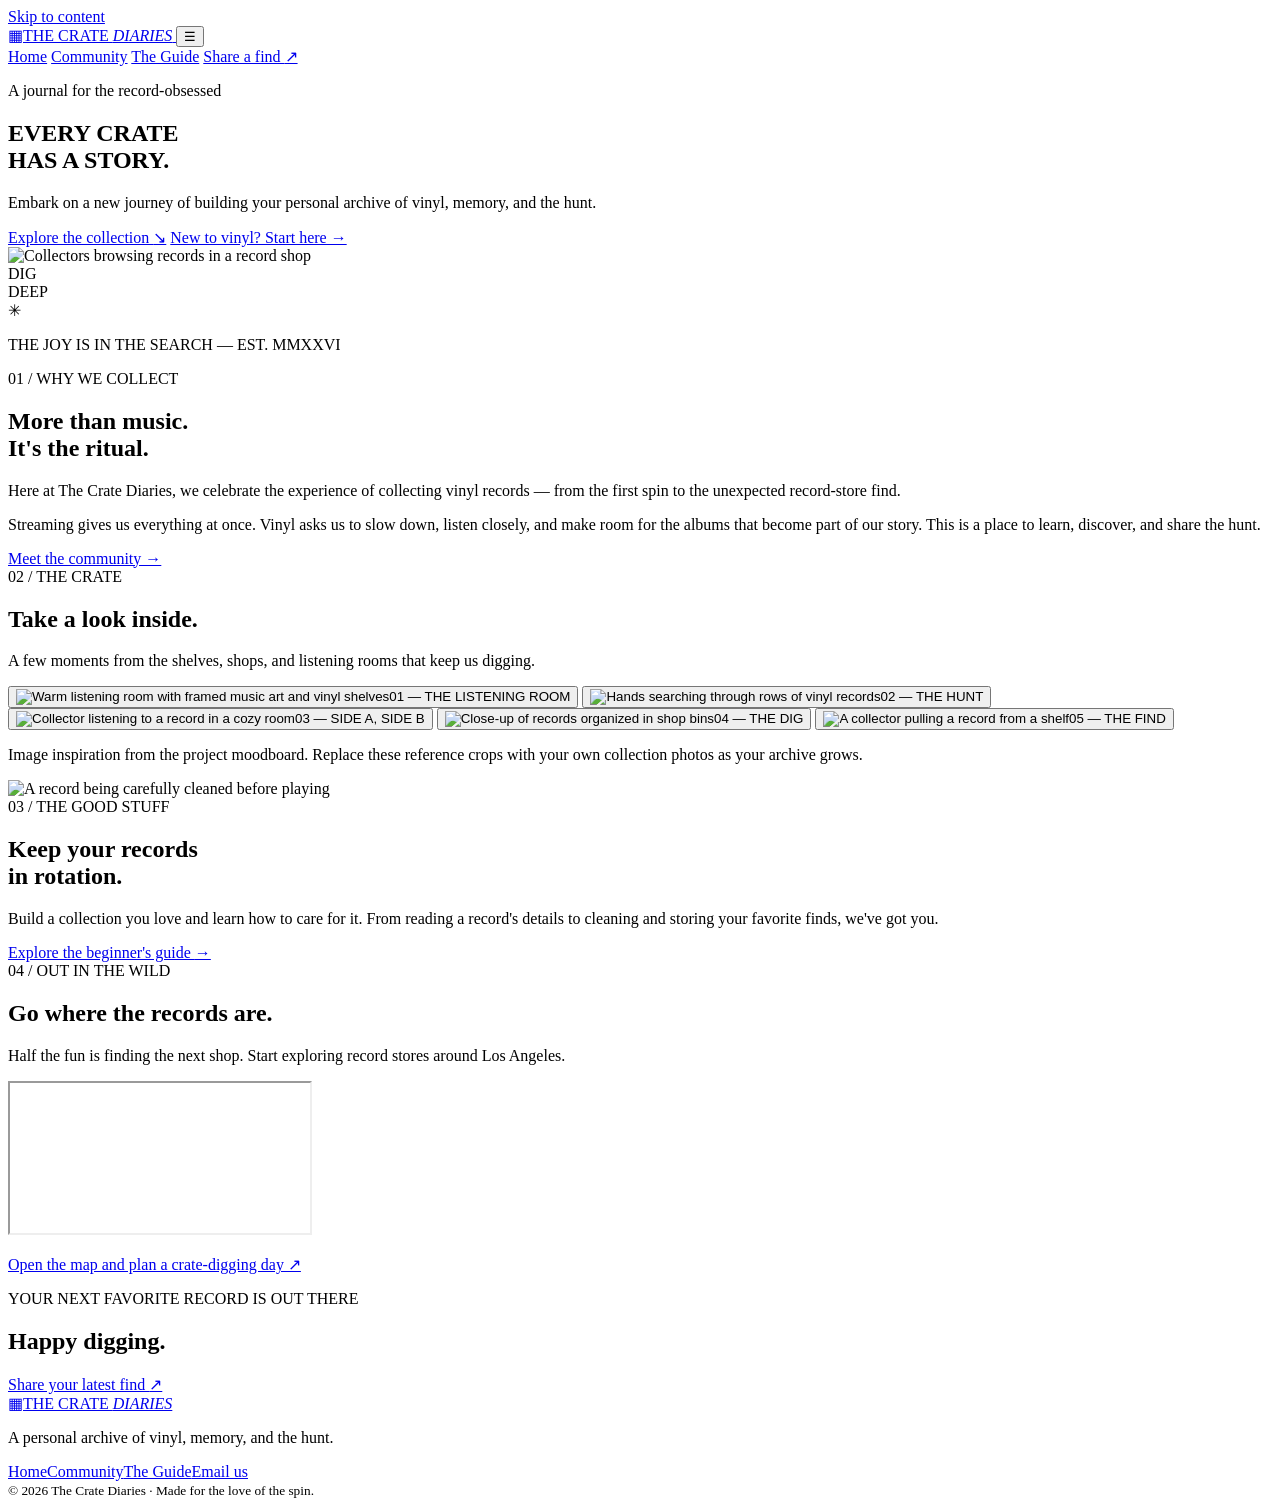
==== index.html @ fcbccd25 "Send newwebsite onto the repository" ====
<!DOCTYPE html>
<html lang="en">
<head>
  <meta charset="UTF-8">
  <meta name="viewport" content="width=device-width, initial-scale=1.0">
  <meta name="description" content="The Crate Diaries — stories, guides, and inspiration for a life of collecting vinyl records.">
  <title>The Crate Diaries | Home</title>
  <link rel="preconnect" href="https://fonts.googleapis.com">
  <link rel="preconnect" href="https://fonts.gstatic.com" crossorigin>
  <link href="https://fonts.googleapis.com/css2?family=Amaranth:wght@400;700&family=Bebas+Neue&family=DM+Sans:wght@400;500;600;700&display=swap" rel="stylesheet">
  <link rel="stylesheet" href="css/style.css">
  <script src="js/script.js" defer></script>
</head>
<body>
  <a class="skip-link" href="#main">Skip to content</a>
  <header class="site-header">
    <a class="brand" href="index.html" aria-label="The Crate Diaries home">
      <span class="brand-mark">▦</span><span>THE CRATE <em>DIARIES</em></span>
    </a>
    <button class="menu-toggle" aria-label="Open navigation" aria-expanded="false">☰</button>
    <nav class="site-nav" aria-label="Main navigation">
      <a class="active" href="index.html">Home</a>
      <a href="community.html">Community</a>
      <a href="guide.html">The Guide</a>
      <a class="nav-cta" href="community.html#share">Share a find <span>↗</span></a>
    </nav>
  </header>

  <main id="main">
    <section class="hero">
      <div class="hero-copy">
        <p class="eyebrow"><span></span> A journal for the record-obsessed</p>
        <h1>EVERY CRATE<br><span>HAS A STORY.</span></h1>
        <p class="hero-lede">Embark on a new journey of building your personal archive of vinyl, memory, and the hunt.</p>
        <div class="hero-actions">
          <a class="button button-primary" href="#the-collection">Explore the collection <span>↘</span></a>
          <a class="text-link" href="guide.html">New to vinyl? Start here →</a>
        </div>
      </div>
      <div class="hero-art">
        <div class="hero-image-wrap"><img src="images/record-store.jpg" alt="Collectors browsing records in a record shop"></div>
        <div class="hero-stamp">DIG<br>DEEP<br><span>✳</span></div>
        <p class="image-note">THE JOY IS IN THE SEARCH — EST. MMXXVI</p>
      </div>
    </section>

    <section class="intro section-pad">
      <div class="section-kicker">01 / WHY WE COLLECT</div>
      <div class="intro-grid">
        <h2>More than music.<br><span>It's the ritual.</span></h2>
        <div>
          <p class="large-copy">Here at The Crate Diaries, we celebrate the experience of collecting vinyl records — from the first spin to the unexpected record-store find.</p>
          <p>Streaming gives us everything at once. Vinyl asks us to slow down, listen closely, and make room for the albums that become part of our story. This is a place to learn, discover, and share the hunt.</p>
          <a class="text-link" href="community.html">Meet the community →</a>
        </div>
      </div>
    </section>

    <section class="collection section-pad" id="the-collection">
      <div class="section-heading">
        <div><div class="section-kicker">02 / THE CRATE</div><h2>Take a look inside.</h2></div>
        <p>A few moments from the shelves, shops, and listening rooms that keep us digging.</p>
      </div>
      <div class="photo-grid">
        <button class="photo-card photo-tall" data-lightbox="images/listening-room.jpg" data-caption="A listening room made for slowing down"><img src="images/listening-room.jpg" alt="Warm listening room with framed music art and vinyl shelves"><span>01 — THE LISTENING ROOM</span></button>
        <button class="photo-card" data-lightbox="images/crate-digging.jpg" data-caption="The best finds are waiting in the bins"><img src="images/crate-digging.jpg" alt="Hands searching through rows of vinyl records"><span>02 — THE HUNT</span></button>
        <button class="photo-card" data-lightbox="images/listening-session.jpg" data-caption="Making time for a proper listening session"><img src="images/listening-session.jpg" alt="Collector listening to a record in a cozy room"><span>03 — SIDE A, SIDE B</span></button>
        <button class="photo-card" data-lightbox="images/record-bins.jpg" data-caption="A whole world of music in the record bins"><img src="images/record-bins.jpg" alt="Close-up of records organized in shop bins"><span>04 — THE DIG</span></button>
        <button class="photo-card" data-lightbox="images/record-find.jpg" data-caption="Every record has a story worth sharing"><img src="images/record-find.jpg" alt="A collector pulling a record from a shelf"><span>05 — THE FIND</span></button>
      </div>
      <p class="small-note">Image inspiration from the project moodboard. Replace these reference crops with your own collection photos as your archive grows.</p>
    </section>

    <section class="feature-band">
      <div class="feature-image"><img src="images/record-cleaning.jpg" alt="A record being carefully cleaned before playing"></div>
      <div class="feature-copy">
        <div class="section-kicker">03 / THE GOOD STUFF</div>
        <h2>Keep your records<br><span>in rotation.</span></h2>
        <p>Build a collection you love and learn how to care for it. From reading a record's details to cleaning and storing your favorite finds, we've got you.</p>
        <a class="button button-light" href="guide.html">Explore the beginner's guide <span>→</span></a>
      </div>
    </section>

    <section class="shop-map section-pad">
      <div class="section-heading">
        <div><div class="section-kicker">04 / OUT IN THE WILD</div><h2>Go where the records are.</h2></div>
        <p>Half the fun is finding the next shop. Start exploring record stores around Los Angeles.</p>
      </div>
      <div class="map-frame">
        <iframe title="Map of record stores in Los Angeles" src="https://www.google.com/maps?q=record+stores+Los+Angeles+California&output=embed" loading="lazy" referrerpolicy="no-referrer-when-downgrade"></iframe>
      </div>
      <p class="map-link"><a class="text-link" href="https://www.google.com/maps/search/record+stores+Los+Angeles/" target="_blank" rel="noopener">Open the map and plan a crate-digging day ↗</a></p>
    </section>

    <section class="closing-cta">
      <p class="eyebrow">YOUR NEXT FAVORITE RECORD IS OUT THERE</p>
      <h2>Happy digging.</h2>
      <a class="button button-primary" href="community.html#share">Share your latest find <span>↗</span></a>
    </section>
  </main>

  <footer class="site-footer">
    <a class="brand" href="index.html"><span class="brand-mark">▦</span><span>THE CRATE <em>DIARIES</em></span></a>
    <p>A personal archive of vinyl, memory, and the hunt.</p>
    <div class="footer-links"><a href="index.html">Home</a><a href="community.html">Community</a><a href="guide.html">The Guide</a><a href="mailto:hello@thecratediaries.com">Email us</a></div>
    <small>© 2026 The Crate Diaries · Made for the love of the spin.</small>
  </footer>

  <dialog class="lightbox" aria-label="Expanded gallery image"><button class="lightbox-close" aria-label="Close image">×</button><img src="" alt=""><p></p></dialog>
</body>
</html>
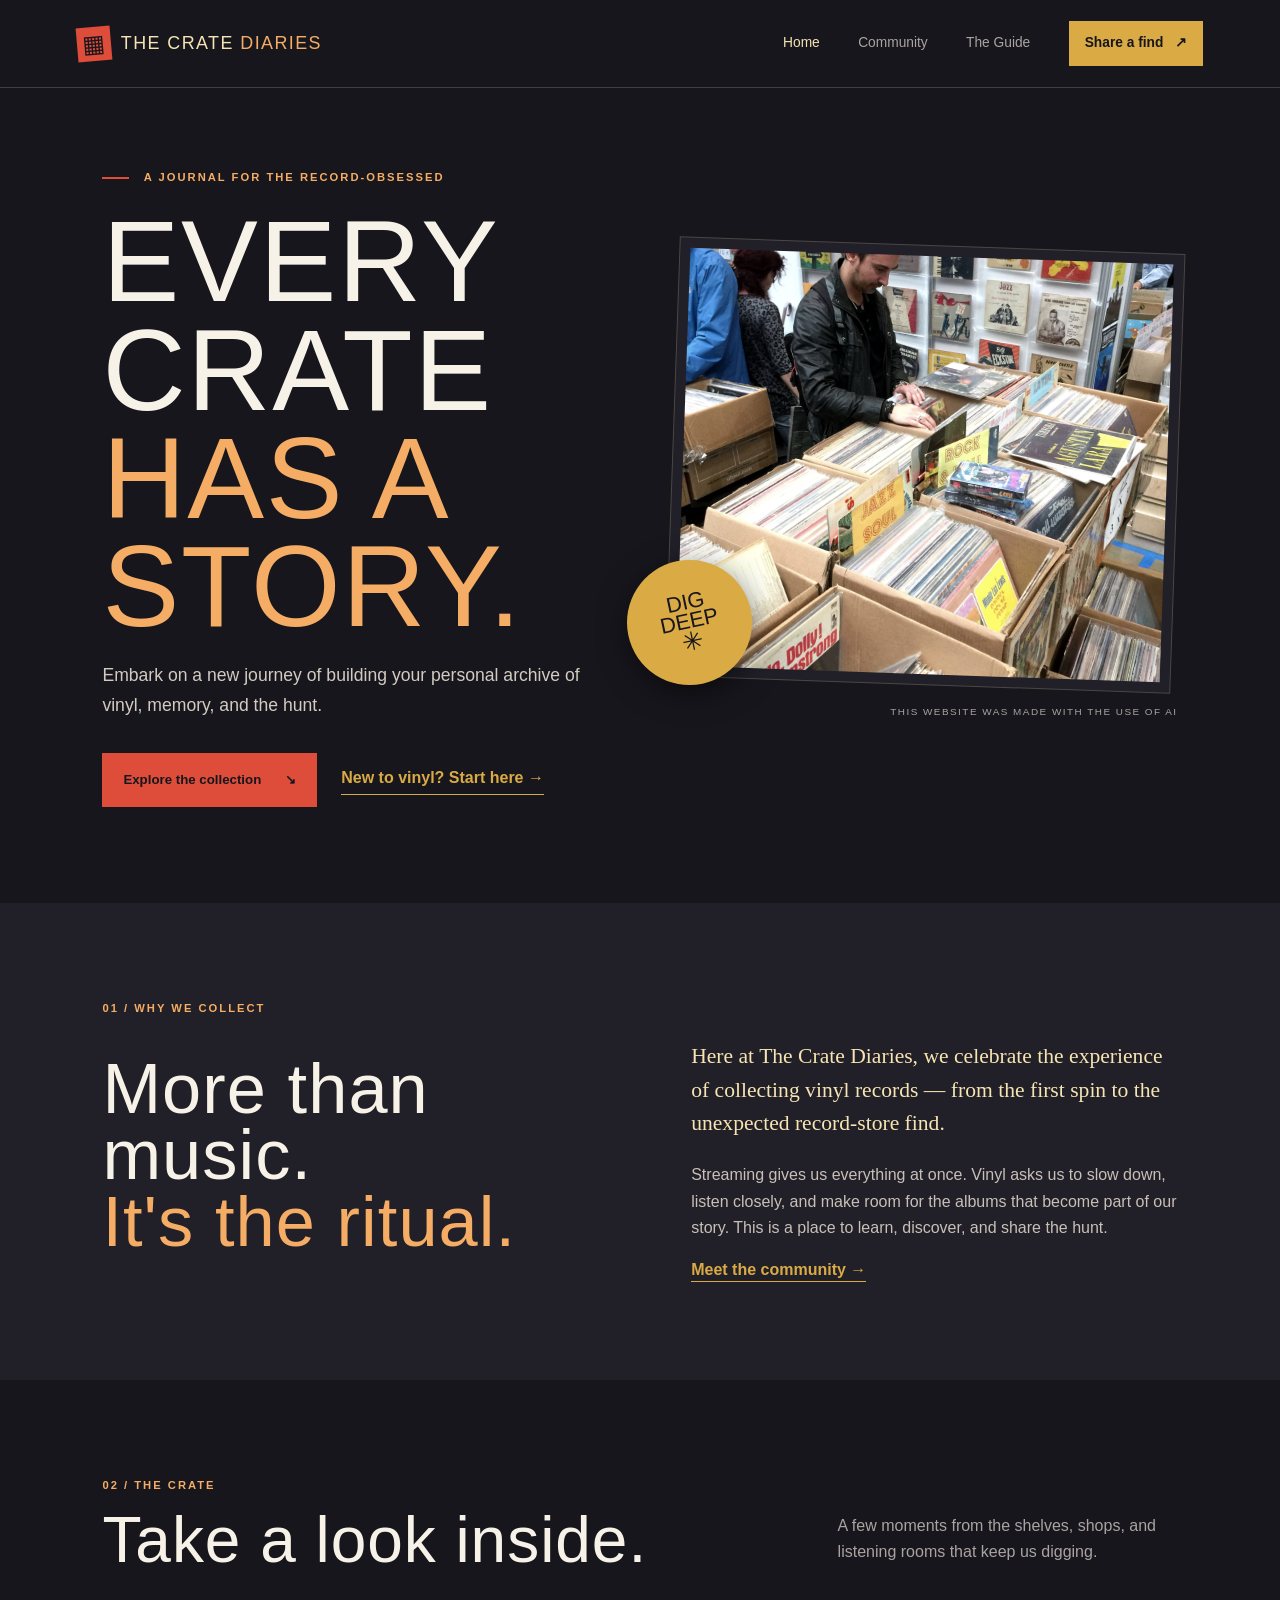
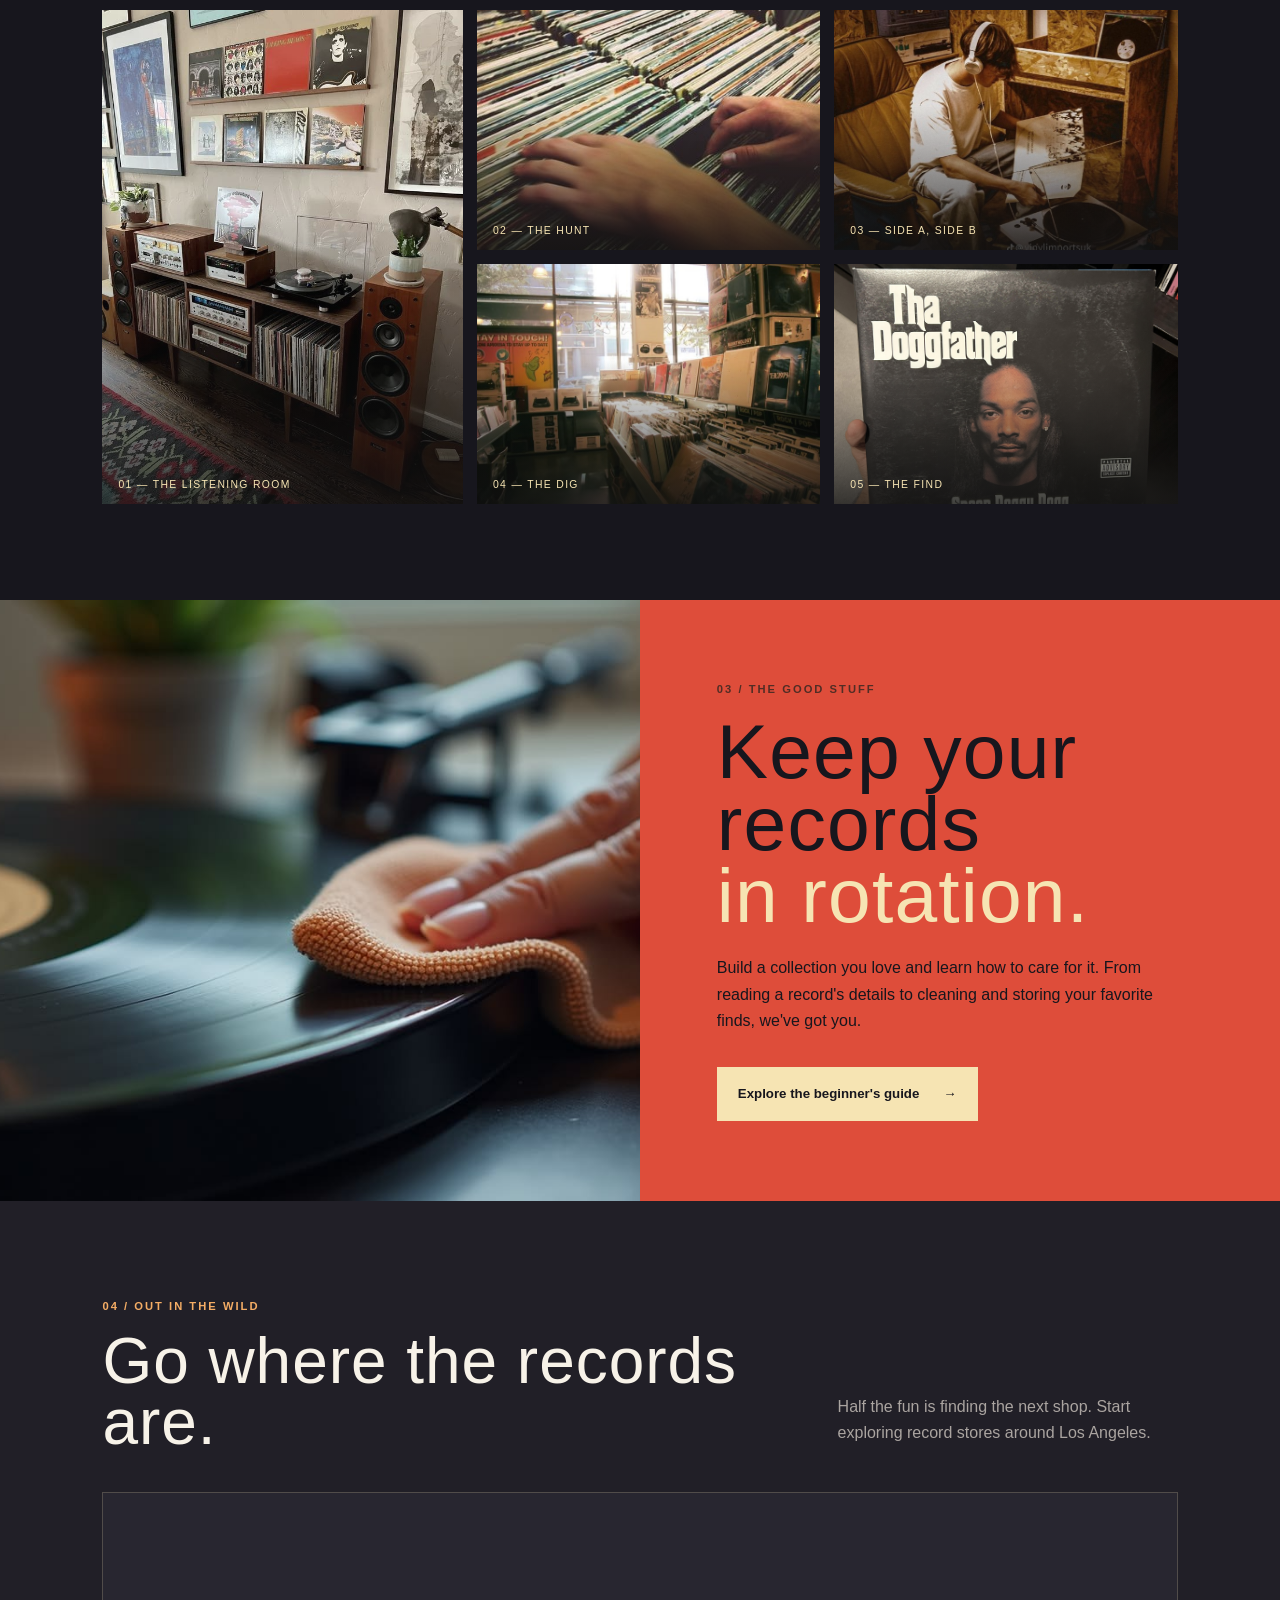
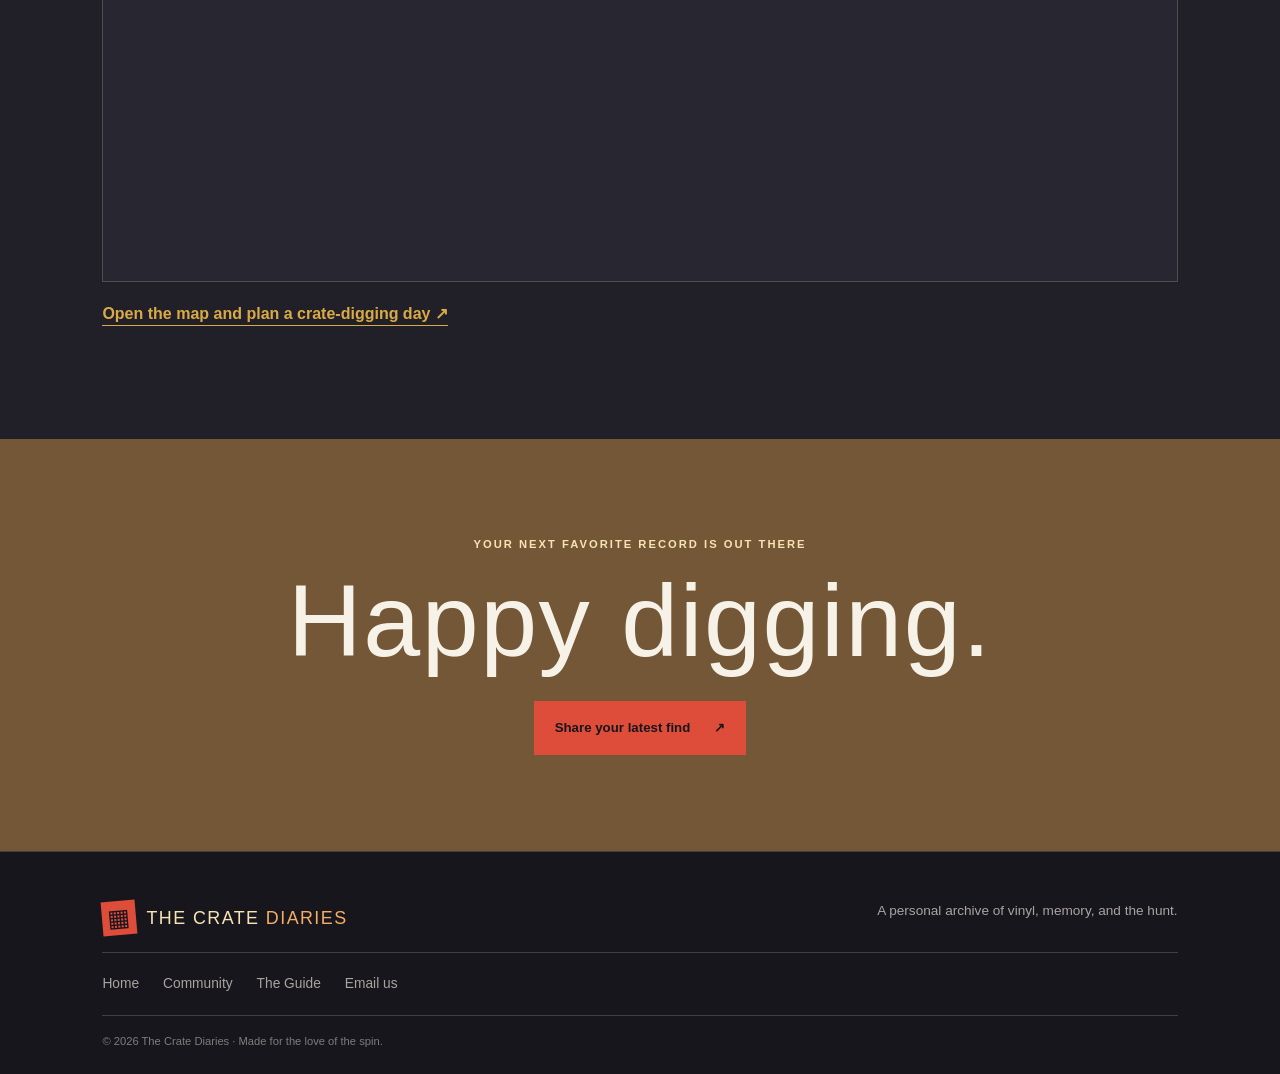
==== commit 85e687c8: "Modified code for the website" ====
--- a/index.html
+++ b/index.html
@@ -9,7 +9,7 @@
   <link rel="preconnect" href="https://fonts.gstatic.com" crossorigin>
   <link href="https://fonts.googleapis.com/css2?family=Amaranth:wght@400;700&family=Bebas+Neue&family=DM+Sans:wght@400;500;600;700&display=swap" rel="stylesheet">
   <link rel="stylesheet" href="css/style.css">
-  <script src="js/script.js" defer></script>
+  <script src="script.js" defer></script>
 </head>
 <body>
   <a class="skip-link" href="#main">Skip to content</a>
@@ -38,9 +38,9 @@
         </div>
       </div>
       <div class="hero-art">
-        <div class="hero-image-wrap"><img src="images/record-store.jpg" alt="Collectors browsing records in a record shop"></div>
+        <div class="hero-image-wrap"><img src="Image7.jpg" alt="Collectors browsing records in a record shop"></div>
         <div class="hero-stamp">DIG<br>DEEP<br><span>✳</span></div>
-        <p class="image-note">THE JOY IS IN THE SEARCH — EST. MMXXVI</p>
+        <p class="image-note">THIS WEBSITE WAS MADE WITH THE USE OF AI</p>
       </div>
     </section>
 
@@ -62,17 +62,16 @@
         <p>A few moments from the shelves, shops, and listening rooms that keep us digging.</p>
       </div>
       <div class="photo-grid">
-        <button class="photo-card photo-tall" data-lightbox="images/listening-room.jpg" data-caption="A listening room made for slowing down"><img src="images/listening-room.jpg" alt="Warm listening room with framed music art and vinyl shelves"><span>01 — THE LISTENING ROOM</span></button>
-        <button class="photo-card" data-lightbox="images/crate-digging.jpg" data-caption="The best finds are waiting in the bins"><img src="images/crate-digging.jpg" alt="Hands searching through rows of vinyl records"><span>02 — THE HUNT</span></button>
-        <button class="photo-card" data-lightbox="images/listening-session.jpg" data-caption="Making time for a proper listening session"><img src="images/listening-session.jpg" alt="Collector listening to a record in a cozy room"><span>03 — SIDE A, SIDE B</span></button>
-        <button class="photo-card" data-lightbox="images/record-bins.jpg" data-caption="A whole world of music in the record bins"><img src="images/record-bins.jpg" alt="Close-up of records organized in shop bins"><span>04 — THE DIG</span></button>
-        <button class="photo-card" data-lightbox="images/record-find.jpg" data-caption="Every record has a story worth sharing"><img src="images/record-find.jpg" alt="A collector pulling a record from a shelf"><span>05 — THE FIND</span></button>
+        <button class="photo-card photo-tall" data-lightbox="images/listening-room.jpg" data-caption="A listening room made for slowing down"><img src="Image8.jpg" alt="Warm listening room with framed music art and vinyl shelves"><span>01 — THE LISTENING ROOM</span></button>
+        <button class="photo-card" data-lightbox="images/crate-digging.jpg" data-caption="The best finds are waiting in the bins"><img src="Image4.jpg" alt="Hands searching through rows of vinyl records"><span>02 — THE HUNT</span></button>
+        <button class="photo-card" data-lightbox="images/listening-session.jpg" data-caption="Making time for a proper listening session"><img src="Image6.jpg" alt="Collector listening to a record in a cozy room"><span>03 — SIDE A, SIDE B</span></button>
+        <button class="photo-card" data-lightbox="images/record-bins.jpg" data-caption="A whole world of music in the record bins"><img src="Image2.jpg" alt="Close-up of records organized in shop bins"><span>04 — THE DIG</span></button>
+        <button class="photo-card" data-lightbox="images/record-find.jpg" data-caption="Every record has a story worth sharing"><img src="Image9.jpg" alt="A collector pulling a record from a shelf"><span>05 — THE FIND</span></button>
       </div>
-      <p class="small-note">Image inspiration from the project moodboard. Replace these reference crops with your own collection photos as your archive grows.</p>
     </section>
 
     <section class="feature-band">
-      <div class="feature-image"><img src="images/record-cleaning.jpg" alt="A record being carefully cleaned before playing"></div>
+      <div class="feature-image"><img src="Image3.jpg" alt="A record being carefully cleaned before playing"></div>
       <div class="feature-copy">
         <div class="section-kicker">03 / THE GOOD STUFF</div>
         <h2>Keep your records<br><span>in rotation.</span></h2>
--- a/css/style.css
+++ b/css/style.css
@@ -0,0 +1,166 @@
+/* THE CRATE DIARIES — brand colors sampled from the supplied brand board */
+:root {
+  --ink: #17161d; --ink-soft: #211f27; --paper: #f6e4b3; --gold: #daab45;
+  --peach: #f5ad65; --orange: #de4d3a; --teal: #7ec7c3; --brown: #745736;
+  --white: #f7f2e8; --muted: #aaa4a0; --line: rgba(246,228,179,.2);
+  --display: "Bebas Neue", Impact, sans-serif; --body: "DM Sans", Arial, sans-serif;
+  --accent: "Amaranth", Georgia, serif;
+}
+* { box-sizing: border-box; }
+html { scroll-behavior: smooth; }
+body { margin: 0; background: var(--ink); color: var(--white); font-family: var(--body); line-height: 1.65; }
+img { display: block; width: 100%; height: 100%; object-fit: cover; }
+a { color: inherit; }
+.skip-link { position: absolute; left: -999px; top: 1rem; background: var(--paper); color: var(--ink); padding: .7rem 1rem; z-index: 99; }
+.skip-link:focus { left: 1rem; }
+.site-header { min-height: 88px; padding: 0 6vw; display: flex; align-items: center; justify-content: space-between; border-bottom: 1px solid var(--line); position: relative; z-index: 5; background: var(--ink); }
+.brand { display: inline-flex; align-items: center; gap: 10px; color: var(--paper); text-decoration: none; font: 1.12rem var(--display); letter-spacing: .08em; line-height: 1; }
+.brand em { color: var(--peach); font-style: normal; }
+.brand-mark { display: grid; place-items: center; width: 34px; height: 34px; background: var(--orange); color: var(--ink); font: 1.5rem var(--body); transform: rotate(-5deg); }
+.site-nav { display: flex; align-items: center; gap: clamp(1rem, 3vw, 2.7rem); }
+.site-nav a, .footer-links a { color: var(--muted); text-decoration: none; font-size: .86rem; transition: color .2s; }
+.site-nav a:hover, .site-nav a.active, .footer-links a:hover { color: var(--paper); }
+.site-nav .nav-cta { color: var(--ink); background: var(--gold); padding: .7rem 1rem; font-weight: 700; }
+.nav-cta span { margin-left: .5rem; }
+.menu-toggle { display: none; color: var(--paper); background: none; border: 0; font-size: 1.5rem; }
+.hero { min-height: 650px; display: grid; grid-template-columns: 1fr 1fr; align-items: center; gap: 5vw; padding: 5rem 8vw 6rem; overflow: hidden; }
+.eyebrow, .section-kicker { color: var(--peach); font-size: .7rem; font-weight: 700; letter-spacing: .18em; text-transform: uppercase; }
+.eyebrow span { display: inline-block; width: 27px; height: 2px; background: var(--orange); vertical-align: middle; margin-right: .6rem; }
+h1, h2, h3, p { margin-top: 0; }
+h1, h2 { font-family: var(--display); font-weight: 400; line-height: .94; letter-spacing: .015em; }
+h1 { font-size: clamp(4.7rem, 9vw, 8.6rem); margin: 1.3rem 0; }
+h1 span, h2 span { color: var(--peach); }
+h2 { font-size: clamp(3rem, 5.5vw, 5.3rem); margin: 1rem 0 1.5rem; }
+h3 { font-family: var(--accent); font-size: 1.45rem; }
+.hero-lede { color: #d3cbc1; font-size: 1.1rem; max-width: 520px; line-height: 1.7; }
+.hero-actions { display: flex; align-items: center; flex-wrap: wrap; gap: 1.5rem; margin-top: 2rem; }
+.button { display: inline-flex; gap: 1.5rem; align-items: center; justify-content: space-between; padding: .95rem 1.25rem; text-decoration: none; font-weight: 700; font-size: .83rem; border: 1px solid transparent; transition: transform .2s, background .2s; cursor: pointer; }
+.button:hover { transform: translateY(-3px); }
+.button-primary { background: var(--orange); color: var(--ink); }
+.button-light { background: var(--paper); color: var(--ink); }
+.text-link { color: var(--gold); font-weight: 700; text-decoration: none; border-bottom: 1px solid currentColor; padding-bottom: 3px; }
+.hero-art { position: relative; max-width: 620px; justify-self: end; width: 100%; }
+.hero-image-wrap { height: 440px; border: 1px solid var(--line); padding: 10px; background: var(--ink-soft); transform: rotate(2deg); }
+.hero-image-wrap img { filter: saturate(.8); }
+.hero-stamp { position: absolute; left: -45px; bottom: 45px; width: 125px; height: 125px; border-radius: 50%; background: var(--gold); color: var(--ink); display: grid; place-content: center; text-align: center; font: 1.35rem/.9 var(--display); transform: rotate(-12deg); box-shadow: 0 8px 30px #0008; }
+.hero-stamp span { font-size: 1.6rem; }
+.image-note { text-align: right; color: var(--muted); font-size: .62rem; letter-spacing: .15em; margin-top: 1.2rem; }
+.section-pad { padding: 6rem 8vw; }
+.intro { background: var(--ink-soft); }
+.intro-grid { display: grid; grid-template-columns: 1fr 1fr; gap: 8vw; align-items: start; margin-top: 1.4rem; }
+.intro-grid p { color: #c8c0b8; max-width: 600px; }
+.intro-grid .large-copy { font: 1.35rem/1.55 var(--accent); color: var(--paper); }
+.section-heading { display: flex; justify-content: space-between; align-items: end; gap: 2rem; margin-bottom: 2.5rem; }
+.section-heading h2 { font-size: clamp(2.8rem, 5vw, 4.5rem); margin-bottom: 0; }
+.section-heading > p { color: var(--muted); max-width: 340px; margin-bottom: .3rem; }
+.photo-grid { display: grid; grid-template-columns: 1.05fr 1fr 1fr; grid-template-rows: 240px 240px; gap: 14px; }
+.photo-card { position: relative; padding: 0; border: 0; background: var(--ink-soft); overflow: hidden; cursor: zoom-in; text-align: left; }
+.photo-card img { transition: transform .5s; filter: saturate(.8); }
+.photo-card:hover img { transform: scale(1.05); }
+.photo-card:after { content: ""; position: absolute; inset: 40% 0 0; background: linear-gradient(transparent, #111c); }
+.photo-card span { position: absolute; z-index: 1; bottom: 14px; left: 16px; color: var(--paper); font-size: .65rem; letter-spacing: .13em; }
+.photo-tall { grid-row: span 2; }
+.small-note { color: var(--muted); font-size: .76rem; margin-top: 1rem; }
+.feature-band, .care-band { display: grid; grid-template-columns: 1fr 1fr; min-height: 480px; background: var(--orange); color: var(--ink); }
+.feature-image, .care-image { min-height: 430px; }
+.feature-copy, .care-copy { padding: 5rem 8vw 5rem 6vw; align-self: center; }
+.feature-copy .section-kicker, .care-copy .section-kicker { color: #512d25; }
+.feature-copy h2, .care-copy h2 { font-size: clamp(3.5rem, 6vw, 5.5rem); }
+.feature-copy h2 span, .care-copy h2 span { color: var(--paper); }
+.feature-copy p { max-width: 470px; margin-bottom: 2rem; }
+.shop-map { background: var(--ink-soft); }
+.map-frame { height: 390px; border: 1px solid var(--line); background: #282630; }
+.map-frame iframe { width: 100%; height: 100%; border: 0; filter: grayscale(.75) contrast(.9); }
+.map-link { margin-top: 1.2rem; }
+.closing-cta { padding: 6rem 1rem; text-align: center; background: var(--brown); }
+.closing-cta .eyebrow { color: var(--paper); }
+.closing-cta h2 { font-size: clamp(4rem, 8vw, 7rem); margin: 1.2rem 0 2rem; }
+.site-footer { padding: 3rem 8vw 1.5rem; display: grid; grid-template-columns: 1fr 1fr; gap: 1rem; border-top: 1px solid var(--line); }
+.site-footer > p { color: var(--muted); text-align: right; font-size: .85rem; }
+.footer-links { grid-column: 1 / -1; display: flex; gap: 1.5rem; padding: 1.2rem 0; border-top: 1px solid var(--line); border-bottom: 1px solid var(--line); }
+.site-footer small { grid-column: 1 / -1; color: #817b7b; font-size: .7rem; }
+.page-hero { min-height: 510px; padding: 7rem 10vw; background: radial-gradient(circle at 82% 50%, #74573666, transparent 32%), var(--ink-soft); }
+.page-hero h1 { font-size: clamp(5rem, 11vw, 9rem); }
+.page-hero .hero-lede { max-width: 620px; margin-bottom: 2rem; }
+.community-hero { background: radial-gradient(circle at 80% 45%, #de4d3a44, transparent 30%), var(--ink-soft); }
+.guide-hero { background: radial-gradient(circle at 80% 45%, #7ec7c344, transparent 30%), var(--ink-soft); }
+.community-feature { display: grid; grid-template-columns: 1fr 1fr; gap: 7vw; align-items: center; }
+.community-photo { height: 440px; border: 10px solid var(--ink-soft); }
+.community-copy p { color: #c8c0b8; }
+.story-section { background: var(--ink-soft); }
+.story-cards, .starter-grid { display: grid; grid-template-columns: repeat(3, 1fr); gap: 1.2rem; }
+.story-card, .starter-card { position: relative; background: var(--ink); padding: 1rem 1rem 1.5rem; }
+.story-card img, .starter-card img { height: 210px; margin-bottom: 1.3rem; }
+.story-card h3, .starter-card h3 { color: var(--paper); margin-bottom: .5rem; }
+.story-card p, .starter-card p { color: var(--muted); font-size: .88rem; }
+.story-number, .starter-card > span { position: absolute; z-index: 1; top: 1.6rem; left: 1.6rem; background: var(--gold); color: var(--ink); padding: .3rem .55rem; font: 1rem var(--display); }
+.share-section { display: grid; grid-template-columns: .85fr 1.15fr; gap: 8vw; }
+.share-intro p { color: var(--muted); }
+.story-form { display: grid; gap: .65rem; }
+.story-form label { color: var(--paper); font-size: .8rem; font-weight: 700; margin-top: .5rem; }
+.story-form input, .story-form select, .story-form textarea { width: 100%; padding: .9rem; border: 1px solid var(--line); background: var(--ink-soft); color: var(--white); font: inherit; border-radius: 0; }
+.story-form input:focus, .story-form select:focus, .story-form textarea:focus { outline: 2px solid var(--teal); }
+.story-form button { justify-self: start; margin-top: .8rem; }
+.form-feedback { color: var(--teal); font-size: .85rem; }
+.video-section { display: grid; grid-template-columns: 1fr 1fr; gap: 6vw; align-items: center; background: var(--orange); color: var(--ink); }
+.video-section .section-kicker { color: #512d25; }
+.video-section h2 { font-size: clamp(3rem, 5vw, 4.5rem); }
+.video-placeholder { min-height: 300px; display: flex; flex-direction: column; align-items: center; justify-content: center; gap: .5rem; background: linear-gradient(135deg, #211f27, #745736); border: 8px solid #f6e4b344; color: var(--paper); letter-spacing: .14em; }
+.play-mark { display: grid; place-items: center; width: 72px; height: 72px; border-radius: 50%; background: var(--orange); color: var(--ink); font-size: 1.5rem; padding-left: 4px; }
+.video-placeholder small { color: var(--muted); font-size: .65rem; }
+.guide-intro { background: var(--ink-soft); }
+.starter-section { background: var(--ink); }
+.care-band { background: var(--teal); }
+.care-copy { padding-left: 7vw; }
+.care-copy .section-kicker { color: #244d4b; }
+.care-copy h2 span { color: var(--paper); }
+.check-list { padding-left: 1.2rem; margin: 1.5rem 0 2rem; }
+.check-list li { padding: .35rem 0; }
+.check-list li::marker { color: var(--orange); }
+.care-copy .text-link { color: #244d4b; }
+.faq-section { background: var(--ink-soft); }
+.faq-list { max-width: 900px; border-top: 1px solid var(--line); }
+.faq-list details { border-bottom: 1px solid var(--line); padding: 1.25rem 0; }
+.faq-list summary { cursor: pointer; list-style: none; color: var(--paper); font: 1.25rem var(--accent); display: flex; justify-content: space-between; gap: 1rem; }
+.faq-list summary::-webkit-details-marker { display: none; }
+.faq-list summary:after { content: "+"; color: var(--orange); font: 1.5rem var(--body); }
+.faq-list details[open] summary:after { content: "−"; }
+.faq-list details p { color: var(--muted); max-width: 760px; margin: 1rem 0 0; }
+.resource-link { margin-top: 2rem; }
+.lightbox { width: min(900px, 92vw); max-width: none; padding: 1rem; border: 1px solid var(--line); background: var(--ink); color: var(--paper); }
+.lightbox::backdrop { background: #08070bdc; }
+.lightbox img { max-height: 72vh; object-fit: contain; }
+.lightbox p { margin: .8rem 0 0; }
+.lightbox-close { float: right; border: 0; background: transparent; color: var(--paper); font-size: 2rem; cursor: pointer; }
+@media (max-width: 800px) {
+  .site-header { min-height: 74px; }
+  .menu-toggle { display: block; }
+  .site-nav { display: none; position: absolute; top: 73px; left: 0; right: 0; padding: 1.5rem 6vw; background: var(--ink); border-bottom: 1px solid var(--line); flex-direction: column; align-items: stretch; gap: 1.2rem; }
+  .site-nav.open { display: flex; }
+  .site-nav .nav-cta { text-align: center; }
+  .hero, .intro-grid, .feature-band, .community-feature, .share-section, .video-section, .care-band { grid-template-columns: 1fr; }
+  .hero { padding: 4rem 7vw; gap: 3rem; }
+  .hero-art { justify-self: center; max-width: 520px; }
+  .hero-image-wrap { height: 330px; }
+  .hero-stamp { left: -15px; width: 100px; height: 100px; }
+  .section-pad { padding: 4rem 7vw; }
+  .section-heading { align-items: start; flex-direction: column; gap: .7rem; }
+  .photo-grid { grid-template-columns: 1fr 1fr; grid-template-rows: 220px 180px 180px; }
+  .photo-tall { grid-row: span 2; }
+  .feature-image, .care-image { min-height: 300px; max-height: 360px; }
+  .feature-copy, .care-copy { padding: 3rem 7vw; }
+  .page-hero { padding: 5rem 7vw; min-height: 440px; }
+  .story-cards, .starter-grid { grid-template-columns: 1fr; }
+  .story-card img, .starter-card img { height: 250px; }
+  .community-photo { height: 320px; }
+  .site-footer { padding: 2.5rem 7vw 1.3rem; }
+}
+@media (max-width: 480px) {
+  h1 { font-size: 4.1rem; }
+  .hero { min-height: auto; }
+  .hero-actions { align-items: flex-start; flex-direction: column; }
+  .photo-grid { grid-template-columns: 1fr 1fr; grid-template-rows: 180px 150px 150px; gap: 8px; }
+  .photo-card span { left: 8px; bottom: 8px; font-size: .53rem; }
+  .map-frame { height: 300px; }
+  .footer-links { flex-wrap: wrap; gap: 1rem; }
+}
